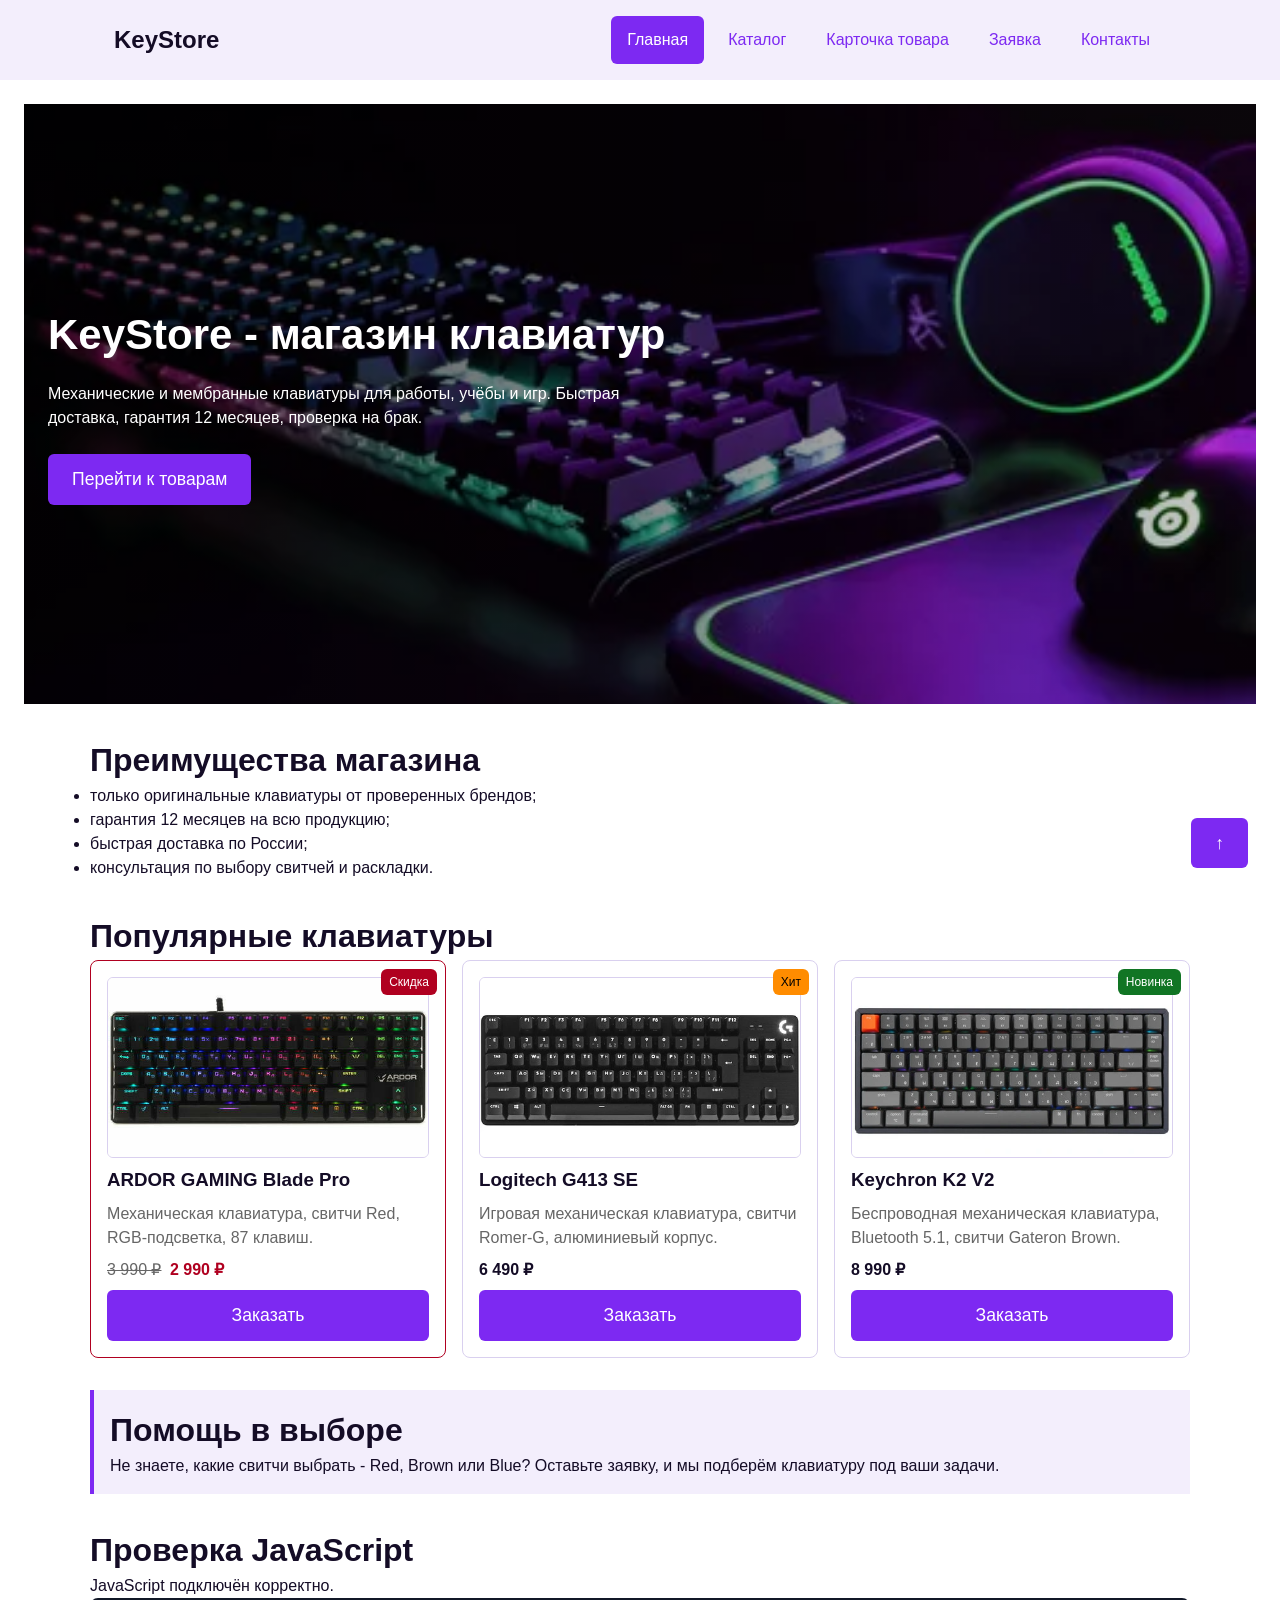
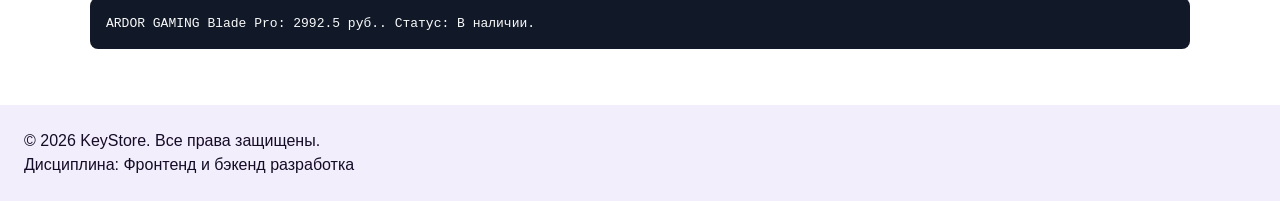
==== index.html @ 10f9d117 "feat: add JavaScript basics to shop project" ====
<!doctype html>
<html lang="ru">
  <head>
    <meta charset="UTF-8" />
    <meta name="viewport" content="width=device-width, initial-scale=1.0" />
    <meta
      name="description"
      content="KeyStore - учебный интернет-магазин механических и мембранных клавиатур. Каталог, характеристики, заявка."
    />
    <meta name="twitter:card" content="summary_large_image" />
    <meta property="og:type" content="website" />
    <meta property="og:title" content="KeyStore - магазин клавиатур" />
    <meta
      property="og:description"
      content="Механические и мембранные клавиатуры для работы и игр."
    />
    <meta
      property="og:image"
      content="https://z1kax.github.io/kr4-js-shop/images/preview.jpg"
    />
    <title>KeyStore - магазин клавиатур</title>

    <!-- Подключение стилей -->
    <link rel="icon" type="image/svg+xml" href="images/favicon.svg" />
    <link rel="stylesheet" href="css/style.css" />
    <link rel="stylesheet" href="css/responsive.css" />
    <script src="js/data.js" defer></script>
    <script src="js/main.js" defer></script>
  </head>
  <body>
    <a class="skip-link" href="#main">Перейти к основному содержимому</a>
    <header class="site-header">
      <div class="site-header__inner">
        <a class="site-header__logo" href="index.html">KeyStore</a>
        <nav class="site-nav" aria-label="Основная навигация">
          <ul class="site-nav__list">
            <li class="site-nav__item">
              <a
                class="site-nav__link site-nav__link--active"
                href="index.html"
                aria-current="page"
                >Главная</a
              >
            </li>
            <li class="site-nav__item">
              <a class="site-nav__link" href="catalog.html">Каталог</a>
            </li>
            <li class="site-nav__item">
              <a class="site-nav__link" href="product.html">Карточка товара</a>
            </li>
            <li class="site-nav__item">
              <a class="site-nav__link" href="order.html">Заявка</a>
            </li>
            <li class="site-nav__item">
              <a class="site-nav__link" href="contacts.html">Контакты</a>
            </li>
          </ul>
        </nav>
      </div>
    </header>

    <main id="main">
      <section class="hero">
        <div class="hero__background">
          <!-- Этап 14. Использование picture -->
          <picture>
            <source
              media="(min-width: 768px)"
              srcset="images/hero-keyboard.jpg"
            />
            <img
              class="hero__image"
              src="images/hero-keyboard.jpg"
              alt="Игровая клавиатура с подсветкой"
              width="1200"
              height="600"
            />
          </picture>
        </div>
        <div class="hero__content">
          <h1>KeyStore - магазин клавиатур</h1>
          <p>
            Механические и мембранные клавиатуры для работы, учёбы и игр.
            Быстрая доставка, гарантия 12 месяцев, проверка на брак.
          </p>
          <a class="button button--primary" href="#popular"
            >Перейти к товарам</a
          >
        </div>
      </section>

      <section class="section" id="advantages">
        <h2>Преимущества магазина</h2>
        <ul class="advantages-list">
          <li>только оригинальные клавиатуры от проверенных брендов;</li>
          <li>гарантия 12 месяцев на всю продукцию;</li>
          <li>быстрая доставка по России;</li>
          <li>консультация по выбору свитчей и раскладки.</li>
        </ul>
      </section>

      <section class="section" id="popular">
        <h2>Популярные клавиатуры</h2>
        <div class="products-grid">
          <!-- Товар 1 -->
          <article class="product-card product-card--discount">
            <span class="product-card__badge product-card__badge--discount"
              >Скидка</span
            >
            <div class="product-card__image-wrap">
              <img
                class="product-card__image"
                src="images/keyboard-ardor.jpg"
                srcset="
                  images/keyboard-ardor.jpg 480w,
                  images/keyboard-ardor.jpg 960w
                "
                sizes="(max-width: 639px) 100vw, (max-width: 1023px) 50vw, 33vw"
                alt="Механическая клавиатура ARDOR GAMING Blade Pro"
                width="640"
                height="360"
                loading="lazy"
              />
            </div>
            <h3 class="product-card__title">ARDOR GAMING Blade Pro</h3>
            <p class="product-card__description">
              Механическая клавиатура, свитчи Red, RGB-подсветка, 87 клавиш.
            </p>
            <p class="product-card__price">
              <span class="product-card__price-old">3 990 ₽</span> 2 990 ₽
            </p>
            <button
              class="button button--primary product-card__button"
              type="button"
              data-product="ARDOR GAMING Blade Pro"
            >
              Заказать
            </button>
          </article>

          <!-- Товар 2 -->
          <article class="product-card">
            <span class="product-card__badge product-card__badge--hit"
              >Хит</span
            >
            <div class="product-card__image-wrap">
              <img
                class="product-card__image"
                src="images/keyboard-logitech.jpg"
                srcset="
                  images/keyboard-logitech.jpg 480w,
                  images/keyboard-logitech.jpg 960w
                "
                sizes="(max-width: 639px) 100vw, (max-width: 1023px) 50vw, 33vw"
                alt="Игровая механическая клавиатура Logitech G413 SE"
                width="640"
                height="360"
                loading="lazy"
              />
            </div>
            <h3 class="product-card__title">Logitech G413 SE</h3>
            <p class="product-card__description">
              Игровая механическая клавиатура, свитчи Romer-G, алюминиевый
              корпус.
            </p>
            <p class="product-card__price">6 490 ₽</p>
            <button
              class="button button--primary product-card__button"
              type="button"
              data-product="Logitech G413 SE"
            >
              Заказать
            </button>
          </article>

          <!-- Товар 3 -->
          <article class="product-card">
            <span class="product-card__badge product-card__badge--new"
              >Новинка</span
            >
            <div class="product-card__image-wrap">
              <img
                class="product-card__image"
                src="images/keyboard-keychron.jpg"
                srcset="
                  images/keyboard-keychron.jpg 480w,
                  images/keyboard-keychron.jpg 960w
                "
                sizes="(max-width: 639px) 100vw, (max-width: 1023px) 50vw, 33vw"
                alt="Беспроводная клавиатура Keychron K2 V2"
                width="640"
                height="360"
                loading="lazy"
              />
            </div>
            <h3 class="product-card__title">Keychron K2 V2</h3>
            <p class="product-card__description">
              Беспроводная механическая клавиатура, Bluetooth 5.1, свитчи
              Gateron Brown.
            </p>
            <p class="product-card__price">8 990 ₽</p>
            <button
              class="button button--primary product-card__button"
              type="button"
              data-product="Keychron K2 V2"
            >
              Заказать
            </button>
          </article>
        </div>
      </section>

      <aside class="aside-info">
        <h2>Помощь в выборе</h2>
        <p>
          Не знаете, какие свитчи выбрать - Red, Brown или Blue? Оставьте
          заявку, и мы подберём клавиатуру под ваши задачи.
        </p>
      </aside>

      <section class="section js-check" aria-labelledby="js-check-title">
        <h2 id="js-check-title">Проверка JavaScript</h2>
        <p class="js-message">JavaScript пока не выполнился.</p>
        <pre class="product-output"></pre>
      </section>
    </main>

    <footer class="site-footer" id="contacts">
      <p>&copy; 2026 KeyStore. Все права защищены.</p>
      <p>Дисциплина: Фронтенд и бэкенд разработка</p>
    </footer>

    <!-- Модальное окно (оставил как в КР1) -->
    <dialog
      class="order-dialog"
      id="order-dialog"
      aria-labelledby="order-dialog-title"
    >
      <h2 class="order-dialog__title" id="order-dialog-title">
        Оформление заявки
      </h2>
      <form
        class="order-form"
        id="order-form"
        action="#"
        method="post"
        novalidate
      >
        <input id="selected-product" name="selected-product" type="hidden" />
        <div class="order-form__field">
          <label class="order-form__label" for="order-name">Имя</label>
          <input
            class="order-form__input"
            id="order-name"
            name="name"
            type="text"
            placeholder="Введите ваше имя"
            minlength="2"
            autocomplete="given-name"
            required
          />
        </div>
        <div class="order-form__field">
          <label class="order-form__label" for="order-email">E-mail</label>
          <input
            class="order-form__input"
            id="order-email"
            name="email"
            type="email"
            placeholder="example@mail.ru"
            autocomplete="email"
            required
          />
        </div>
        <div class="order-form__field">
          <label class="order-form__label" for="order-phone">Телефон</label>
          <input
            class="order-form__input"
            id="order-phone"
            name="phone"
            type="tel"
            inputmode="tel"
            placeholder="+7 (900) 000-00-00"
            pattern="^\+7 \(\d{3}\) \d{3}-\d{2}-\d{2}$"
            required
          />
          <small>Формат: +7 (900) 000-00-00</small>
        </div>
        <div class="order-form__field">
          <label class="order-form__label" for="order-date">Дата связи</label>
          <input
            class="order-form__input"
            id="order-date"
            name="date"
            type="date"
          />
        </div>
        <div class="order-form__field">
          <label class="order-form__label" for="order-topic">Тема заявки</label>
          <select
            class="order-form__select"
            id="order-topic"
            name="topic"
            required
          >
            <option value="">Выберите тему</option>
            <option value="product">Заказ клавиатуры</option>
            <option value="consultation">Консультация по выбору</option>
            <option value="delivery">Вопрос по доставке</option>
          </select>
        </div>
        <div class="order-form__field">
          <label class="order-form__label" for="order-comment"
            >Комментарий</label
          >
          <textarea
            class="order-form__textarea"
            id="order-comment"
            name="comment"
            rows="4"
            placeholder="Укажите дополнительную информацию"
          ></textarea>
        </div>
        <div class="order-form__field">
          <label class="order-form__label">
            <input
              class="order-form__input"
              id="order-agreement"
              name="agreement"
              type="checkbox"
              required
            />
            Я согласен на обработку данных
          </label>
        </div>
        <div class="order-form__actions">
          <button
            class="button button--secondary"
            type="button"
            id="close-order-dialog"
          >
            Закрыть
          </button>
          <button class="button button--primary" type="submit">
            Отправить заявку
          </button>
        </div>
      </form>
    </dialog>

    <p class="success-message" id="success-message" hidden>
      Форма успешно отправлена!
    </p>
    <a class="button button--primary scroll-top" href="#" aria-label="Наверх"
      >↑</a
    >
  </body>
</html>
---- css/style.css ----
/* ===================================
   1. Переменные проекта
   =================================== */

:root {
/* Изменённый стиль сайта под хиро */
  --color-primary: #7D29F2;
  --color-primary-dark: #690FA6;
  --color-text: #140C26;
  --color-surface: #f3eefc;
  --color-surface-accent: #ece4fb;
  --color-border: #d9d0ef;

/* Базовые цвета сайта */
  --color-bg: #ffffff;
  --color-muted: #666666;
  --color-danger: #b00020;
  --color-success: #168a2f;
  --color-success-bg: #eefaf0;
  --color-hit: #ff8c00;
  --color-white: #ffffff;

  --space-xs: 4px;
  --space-sm: 8px;
  --space-md: 16px;
  --space-lg: 24px;
  --space-xl: 32px;

  --radius-sm: 6px;
  --radius-md: 8px;
  --radius-lg: 12px;

  --container-width: 1100px;
}

/* ===================================
   2. Базовые стили
   =================================== */

* {
  box-sizing: border-box;
  padding: 0;
  margin: 0;
}

/* ИЗМЕНЕНО: body теперь flex-колонка, чтобы футер прижимался к низу */
body {
  min-height: 100vh;
  display: flex;
  flex-direction: column;
  font-family: Arial, sans-serif;
  line-height: 1.5;
  color: var(--color-text);
  background-color: var(--color-bg);
}

/* ИЗМЕНЕНО: main растягивается на всё свободное место */
main {
  flex: 1;
  padding: var(--space-lg);
}

html {
  scroll-behavior: smooth;
}

:target {
  outline: 2px dashed var(--color-primary);
  outline-offset: 4px;
}

/* ===================================
   3. Общие элементы интерфейса
   =================================== */

a {
  color: var(--color-primary);
  text-decoration: none;
}

a {
  color: var(--color-primary);
  text-decoration: none;
}

a:hover {
  color: var(--color-primary-dark);
}

/* Подчёркивание при наведении — только для текстовых ссылок внутри секций */
.section a:not(.button):hover {
  text-decoration: underline;
}

/* Блок button */
.button {
  display: inline-block;
  padding: var(--space-sm) var(--space-md);
  border: none;
  border-radius: var(--radius-sm);
  font: inherit;
  text-decoration: none;
  cursor: pointer;
}

.button--primary {
  color: var(--color-white);
  background-color: var(--color-primary);
}

.button--primary:hover {
  color: var(--color-white);
  background-color: var(--color-primary-dark);
}

.button--secondary {
  color: var(--color-primary);
  background-color: transparent;
  border: 1px solid var(--color-primary);
}

.button--secondary:hover {
  color: var(--color-white);
  background-color: var(--color-primary);
}

.button:focus-visible {
  outline: 2px solid var(--color-primary);
  outline-offset: 3px;
}

.button:disabled,
.button--disabled {
  opacity: 0.6;
  cursor: not-allowed;
}

/* ===================================
   4. Компоненты страницы
   =================================== */

.site-header {
  position: sticky;
  top: 0;
  z-index: 10;
  background-color: var(--color-surface);
}

/* ИЗМЕНЕНО: хедер в одну линию — лого слева, меню справа */
.site-header__inner {
  max-width: var(--container-width);
  margin: 0 auto;
  padding: var(--space-sm) var(--space-lg);
  display: flex;
  flex-wrap: wrap;
  justify-content: space-between;
  align-items: center;
  gap: var(--space-md);
}

/* ИЗМЕНЕНО: логотип компактнее */
.site-header__inner {
  max-width: var(--container-width);
  margin: 0 auto;
  padding: var(--space-md) var(--space-lg);
  display: flex;
  flex-wrap: wrap;
  justify-content: space-between;
  align-items: center;
  gap: var(--space-lg);
}

.site-header__logo {
  font-size: 24px;
  font-weight: 700;
  color: var(--color-text);
  text-decoration: none;
}

.site-nav__list {
  display: flex;
  flex-wrap: wrap;
  align-items: center;
  gap: var(--space-sm);
  margin: 0;
  list-style: none;
}

.site-nav__link {
  display: inline-block;
  padding: var(--space-sm) var(--space-md);
  color: var(--color-primary);
  text-decoration: none;
  border-radius: var(--radius-sm);
  font-size: 16px;
}

.site-nav__link:hover {
  color: var(--color-white);
  background-color: var(--color-primary);
}

.site-nav__link:focus-visible {
  outline: 2px solid var(--color-primary);
  outline-offset: 3px;
}

.site-nav__link--active {
  color: var(--color-white);
  background-color: var(--color-primary);
}

/* Блок hero */
.hero {
  position: relative;
  width: 100%;
  height: 600px;
  overflow: hidden;
  margin-bottom: var(--space-xl);
}

.hero__background {
  width: 100%;
  height: 100%;
}

.hero__image {
  display: block;
  width: 100%;
  height: 100%;
  object-fit: cover;
  object-position: center;
}

.hero__content {
  position: absolute;
  inset: 0;
  display: flex;
  flex-direction: column;
  justify-content: center;
  padding: var(--space-xl) var(--space-lg);
  color: var(--color-white);
  background: linear-gradient(
    to right,
    rgba(0, 0, 0, 0.7),
    rgba(0, 0, 0, 0.2)
  );
}

.hero__content h1 {
  color: var(--color-white);
  font-size: 42px;
  margin-bottom: var(--space-md);
}

.hero__content p {
  color: var(--color-white);
  max-width: 600px;
  margin-bottom: var(--space-lg);
}

.hero .button {
  margin-top: 0;
  align-self: flex-start;
}

/* Блок section */
.section {
  max-width: var(--container-width);
  margin: 0 auto var(--space-xl);
}

/* ИЗМЕНЕНО: кнопка в блоке обратной связи опущена */
#feedback .button {
  margin-top: var(--space-md);
}

/* Блок products-grid */
.products-grid {
  display: grid;
  grid-template-columns: repeat(3, 1fr);
  gap: var(--space-lg);
}

/* Блок product-card */
.product-card {
  position: relative;
  display: flex;
  flex-direction: column;
  gap: var(--space-sm);
  padding: var(--space-md);
  border: 1px solid var(--color-border);
  border-radius: var(--radius-md);
  background-color: var(--color-bg);
}

.product-card:hover {
  border-color: var(--color-primary);
}

.product-card--featured {
  border-color: var(--color-primary);
}

.product-card--discount {
  border-color: var(--color-danger);
}

.product-card__image-wrap {
  position: relative;
  width: 100%;
  aspect-ratio: 16 / 9;
  overflow: hidden;
  background-color: #ffffff;
  border: 1px solid var(--color-border);
  border-radius: var(--radius-sm);
}

.product-card__image {
  display: block;
  width: 100%;
  height: 100%;
  object-fit: cover;
  object-position: center;
}

.product-card__image-wrap--large {
  max-width: 900px;
  margin: 0 auto;
}

.product-card__image--large {
  display: block;
  width: 100%;
  height: auto;
  border-radius: var(--radius-sm);
}

/* Бейдж на карточке — базовый */
.product-card__badge {
  position: absolute;
  top: var(--space-sm);
  right: var(--space-sm);
  z-index: 1;
  padding: 4px 8px;
  color: var(--color-white);
  background-color: var(--color-danger);
  border-radius: var(--radius-sm);
  font-size: 12px;
}

/* Модификаторы бейджа */
.product-card__badge--new {
  background-color: var(--color-success);
}

.product-card__badge--hit {
  background-color: var(--color-hit);
}

.product-card__badge--discount {
  background-color: var(--color-danger);
}

.product-card__title {
  color: var(--color-text);
}

.product-card__description {
  color: var(--color-muted);
}

.product-card__price {
  font-weight: 700;
}

/* Старая цена (зачёркнутая) */
.product-card__price-old {
  margin-right: var(--space-xs);
  color: var(--color-muted);
  text-decoration: line-through;
  font-weight: 400;
}

.product-card--discount .product-card__price {
  color: var(--color-danger);
}

.product-card__button {
  margin-top: auto;
  align-self: flex-start;
}

/* Блок aside-info */
.aside-info {
  max-width: var(--container-width);
  margin: 0 auto var(--space-xl);
  padding: var(--space-md);
  border-left: 4px solid var(--color-primary);
  background-color: var(--color-surface);
}

/* Блок breadcrumbs */
.breadcrumbs {
  max-width: var(--container-width);
  margin: 0 auto var(--space-md);
  font-size: 14px;
  color: var(--color-muted);
}

/* ИЗМЕНЕНО: убрал подчёркивание у ссылок в крошках */
.breadcrumbs__link {
  color: var(--color-primary);
  text-decoration: none;
}

.breadcrumbs__link:hover {
  text-decoration: underline;
}

.breadcrumbs__link + .breadcrumbs__link::before,
.breadcrumbs__current::before {
  content: " / ";
  color: var(--color-muted);
}

/* Блок catalog-layout */
.catalog-layout {
  max-width: var(--container-width);
  margin: 0 auto var(--space-xl);
  display: grid;
  grid-template-columns: 260px 1fr;
  grid-template-areas: "filters products";
  gap: var(--space-lg);
}

.catalog-filters {
  grid-area: filters;
  padding: var(--space-md);
  border: 1px solid var(--color-border);
  border-radius: var(--radius-md);
  background-color: var(--color-surface);
}

.catalog-products {
  grid-area: products;
}

/* Форма фильтров каталога */
.filters-form {
  display: grid;
  gap: var(--space-md);
}

.filters-form fieldset {
  padding: var(--space-md);
  border: 1px solid var(--color-border);
  border-radius: var(--radius-sm);
}

.filters-form legend {
  font-weight: 700;
}

.filters-form label {
  display: block;
  margin-bottom: var(--space-sm);
}

.filters-form input[type="number"] {
  width: 100%;
  padding: 8px 10px;
  border: 1px solid var(--color-border);
  border-radius: var(--radius-sm);
  font: inherit;
}

/* Блок site-footer */
.site-footer {
  padding: var(--space-lg);
  background-color: var(--color-surface);
}

/* Блок product-table */
.product-table {
  width: 100%;
  border-collapse: collapse;
  margin-top: var(--space-md);
}

.product-table caption {
  margin-bottom: var(--space-sm);
  font-weight: 700;
  text-align: left;
}

.product-table th,
.product-table td {
  padding: var(--space-sm) var(--space-md);
  border: 1px solid var(--color-border);
  text-align: left;
}

.product-table thead th {
  background-color: var(--color-surface);
}

/* Фиксированная кнопка «Наверх» */
.scroll-top {
  position: fixed;
  right: var(--space-lg);
  bottom: var(--space-lg);
  z-index: 50;
}

/* ===================================
   5. Форма и модальное окно
   =================================== */

.order-dialog {
  width: min(100% - 32px, 560px);
  padding: var(--space-lg);
  border: none;
  border-radius: var(--radius-lg);
  margin: auto;
  z-index: 100;
}

.order-dialog::backdrop {
  background-color: rgba(0, 0, 0, 0.5);
}

.order-form__field {
  margin-bottom: var(--space-md);
}

.order-form__label {
  display: block;
  margin-bottom: var(--space-xs);
}

.order-form__input,
.order-form__select,
.order-form__textarea {
  width: 100%;
  padding: 10px 12px;
  border: 1px solid var(--color-border);
  border-radius: var(--radius-sm);
  font: inherit;
}

.order-form__input[type="checkbox"] {
  width: auto;
}

.order-form__field small {
  display: block;
  margin-top: var(--space-xs);
  color: var(--color-muted);
}

.order-form__input:hover,
.order-form__select:hover,
.order-form__textarea:hover {
  border-color: var(--color-primary);
}

.order-form__input:focus-visible,
.order-form__select:focus-visible,
.order-form__textarea:focus-visible {
  outline: 2px solid var(--color-primary);
  outline-offset: 3px;
}

[aria-invalid="true"] {
  border-color: var(--color-danger);
}

.order-form__actions {
  display: flex;
  gap: var(--space-md);
  margin-top: var(--space-lg);
}

.success-message {
  max-width: var(--container-width);
  margin: var(--space-lg) auto;
  padding: var(--space-md);
  border-left: 4px solid var(--color-success);
  background-color: var(--color-success-bg);
}

.product-output {
  padding: 16px;
  overflow-x: auto;
  color: #f9fafb;
  background-color: #111827;
  border-radius: 8px;
}
---- css/responsive.css ----
/* ===================================
   Адаптивные стили для КР №3 (Mobile First)
   =================================== */

/* Базовые правила для мобильных */
*, *::before, *::after {
  box-sizing: border-box;
}

html {
  scroll-behavior: smooth;
}

/* Чтобы картинки не вылезали за пределы экрана на телефонах */
img, video {
  max-width: 100%;
  height: auto;
}

body {
  overflow-x: hidden;
}

/* Уменьшаем базовые отступы на мобильных (в КР1 было 24px) */
main {
  padding: 16px;
}

.site-header__inner {
  padding: 16px;
}

/* Адаптация навигации (в колонку на мобильных) */
.site-header__inner {
  flex-direction: column;
  align-items: flex-start;
  gap: 16px;
}

.site-nav__list {
  flex-direction: column;
  align-items: flex-start;
  gap: 8px;
  width: 100%;
}

.site-nav__link {
  display: block;
  padding: 12px 16px;
  width: 100%;
}

.site-header {
  position: static; /* Отключаем прилипание на мобилках */
}

/* Hero-блок: делаем пониже на телефонах */
.hero {
  height: 400px; 
  min-height: 400px;
}

.hero__content h1 {
  font-size: clamp(28px, 7vw, 42px);
}

/* Сетка карточек в 1 колонку */
.products-grid {
  grid-template-columns: 1fr;
  gap: 16px;
}

.product-card {
  min-width: 0;
}

.product-card__title, 
.product-card__description {
  overflow-wrap: anywhere;
}

/* Каталог в 1 колонку */
.catalog-layout {
  grid-template-columns: 1fr;
  grid-template-areas: 
    "filters"
    "products";
  gap: 24px;
}

.catalog-filters {
  order: -1;
}

/* Форма заявки в 1 колонку */
.order-form {
  display: grid;
  gap: 16px;
}

.order-form__field {
  display: grid;
  gap: 8px;
}

.order-form__input, 
.order-form__select, 
.order-form__textarea {
  width: 100%;
  min-height: 44px; /* Удобно тыкать пальцем */
  padding: 10px 12px;
  font: inherit;
}

.order-form__textarea {
  min-height: 120px;
  resize: vertical;
}

.order-form__actions {
  display: flex;
  flex-direction: column;
  gap: 12px;
}

/* Таблица с прокруткой */
.table-wrapper {
  overflow-x: auto;
  -webkit-overflow-scrolling: touch;
  margin-bottom: 24px;
}

.product-table {
  width: 100%;
  min-width: 600px; /* Таблица не будет сжиматься в кашу */
  border-collapse: collapse;
}

/* Модалка на мобильных */
.order-dialog {
  max-width: calc(100% - 32px);
  width: 100%;
  max-height: 90vh;
  overflow-y: auto;
}

/* Кнопка наверх на мобильных */
.scroll-top {
  right: 16px;
  bottom: 16px;
}


/* ===================================
   МЕДИАЗАПРОСЫ (от планшета и выше)
   Здесь мы ВОЗВРАЩАЕМ стили из КР1
   =================================== */

@media (min-width: 768px) {
  /* Возвращаем отступы как в КР1 */
  main {
    padding: 24px;
  }

  .site-header__inner {
    padding: 16px 24px;
    flex-direction: row;
    align-items: center;
    justify-content: space-between;
  }
  
  /* Навигация в строку */
  .site-nav__list {
    flex-direction: row;
    flex-wrap: wrap;
    align-items: center;
    width: auto;
  }
  
  .site-nav__link {
    width: auto;
  }

  /* Возвращаем липкую шапку */
  .site-header {
    position: sticky;
    top: 0;
    z-index: 100;
  }

  /* Hero-блок как в КР1 */
  .hero {
    height: 600px;
    min-height: 600px;
  }

  /* Карточки в 2 колонки */
  .products-grid {
    grid-template-columns: repeat(2, minmax(0, 1fr));
  }

  /* Форма в 2 колонки */
  .order-form {
    grid-template-columns: repeat(2, minmax(0, 1fr));
  }
  
  .order-form__field:has(textarea),
  .order-form__field:has(input[type="checkbox"]),
  .order-form__actions {
    grid-column: 1 / -1;
  }

  .order-form__actions {
    flex-direction: row;
  }

  .scroll-top {
    right: 32px;
    bottom: 32px;
  }
}

@media (min-width: 1024px) {
  /* Карточки в 3 колонки */
  .products-grid {
    grid-template-columns: repeat(3, minmax(0, 1fr));
  }

  /* Каталог с боковым фильтром */
  .catalog-layout {
    grid-template-columns: 260px minmax(0, 1fr); /* Как в твоем style.css */
    grid-template-areas: "filters products";
    align-items: start;
  }
  
  .catalog-filters {
    position: sticky;
    top: 88px;
    order: initial;
  }
}

/* Фильтры в две колонки на планшетах (от 768px до 1024px) */
@media (min-width: 768px) and (max-width: 1023.98px) {
  .filters-form {
    grid-template-columns: 1fr 1fr; /* Две колонки */
    align-items: start; /* Выравниваем элементы по верху */
    gap: 20px; /* Чуть увеличим отступ между колонками */
  }

  /* Кнопка "Применить" должна занимать обе колонки */
  .filters-form button[type="submit"] {
    grid-column: 1 / -1;
  }
}

/* ===================================
   Практика 13: A11y (Доступность)
   =================================== */

/* Ссылка пропуска к основному содержимому */
.skip-link {
  position: absolute;
  left: 16px;
  top: -100px;
  z-index: 1000;
  padding: 8px 12px;
  color: #ffffff;
  background-color: #7D29F2; /* Твой фиолетовый */
  border-radius: 6px;
  text-decoration: none;
}

.skip-link:focus,
.skip-link:focus-visible {
  top: 16px;
}

/* Видимый фокус для всех интерактивных элементов (по методичке) */
:focus-visible {
  outline: 3px solid var(--color-primary, #7D29F2);
  outline-offset: 3px;
}

.site-nav__link:focus-visible, 
.button:focus-visible, 
.order-form__input:focus-visible, 
.order-form__textarea:focus-visible, 
.order-form__select:focus-visible {
  outline: 3px solid var(--color-primary, #7D29F2);
  outline-offset: 3px;
}

/* Фикс контрастности бейджей для Lighthouse */
.product-card__badge--hit {
  color: #000000; /* Черный текст на оранжевом фоне */
}
.product-card__badge--new {
  background-color: #117524; /* Чуть более темный зеленый */
}

/* Фикс контрастности хлебных крошек */
.breadcrumbs__link {
  text-decoration: underline;
}

/* Фикс кнопок в карточках */
.product-card__button {
  width: 100%;
  text-align: center;
  margin-top: auto;
}

/* Адаптивные шрифты и кнопки через clamp */
h1 {
  font-size: clamp(1.8rem, 4vw, 2.5rem); 
}
h2 {
  font-size: clamp(1.4rem, 3vw, 2rem);
}
.button {
  font-size: clamp(0.9rem, 1.5vw, 1.1rem);
  padding: clamp(8px, 2vw, 12px) clamp(16px, 3vw, 24px);
}

/* Центрируем навигацию на мобильных (до 768px) */
@media (max-width: 767.98px) {
  .site-header__inner {
    flex-direction: column;
    align-items: center;
    text-align: center;
  }
  .site-nav__list {
    flex-direction: column;
    align-items: center;
    width: 100%;
  }
  .site-nav__link {
    text-align: center;
  }
}
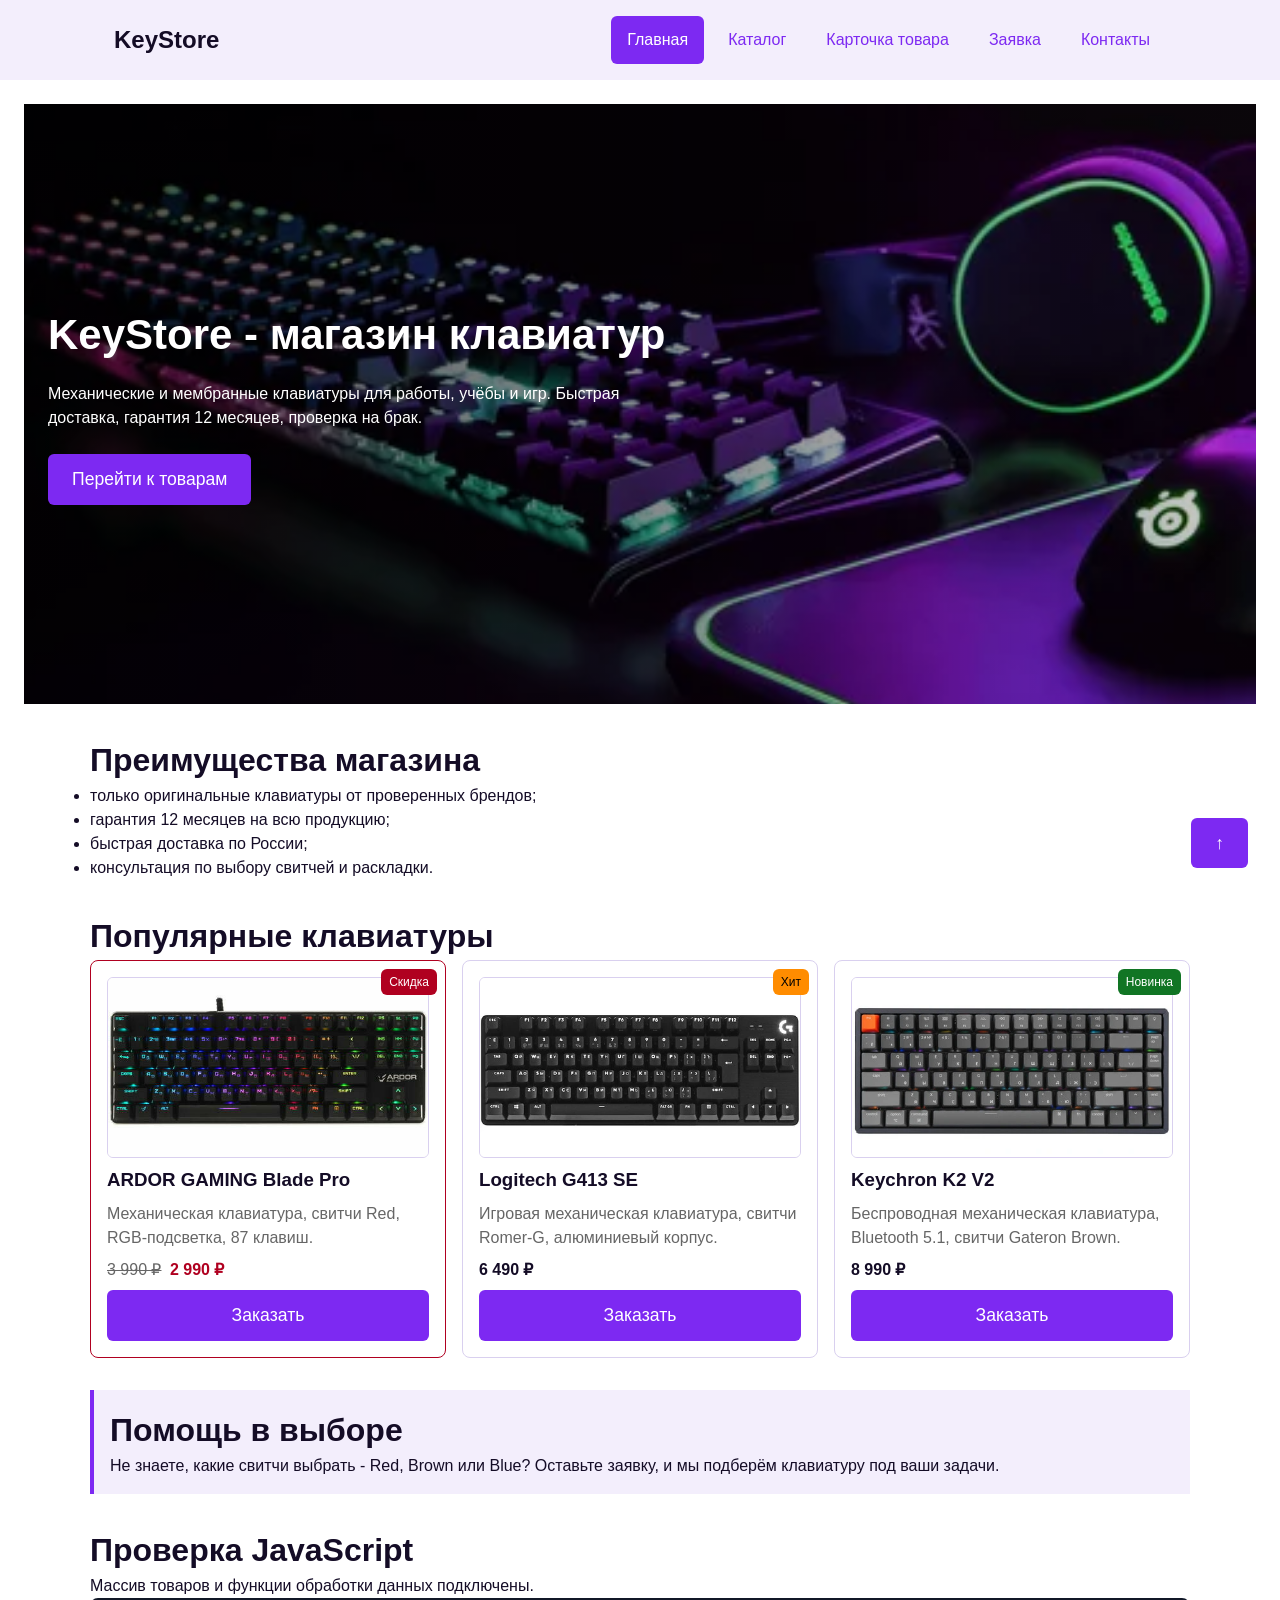
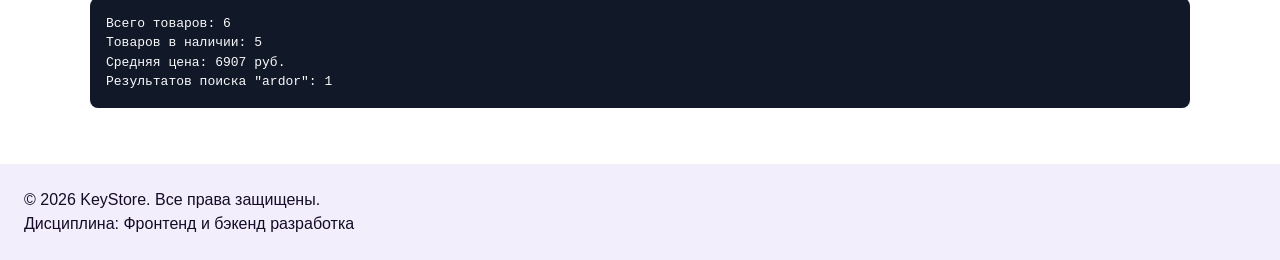
==== commit 48ceeef3: "feat: add catalog DOM rendering and form validation" ====
--- a/index.html
+++ b/index.html
@@ -25,6 +25,7 @@
     <link rel="stylesheet" href="css/style.css" />
     <link rel="stylesheet" href="css/responsive.css" />
     <script src="js/data.js" defer></script>
+    <script src="js/catalog.js" defer></script>
     <script src="js/main.js" defer></script>
   </head>
   <body>
@@ -110,10 +111,10 @@
             <div class="product-card__image-wrap">
               <img
                 class="product-card__image"
-                src="images/keyboard-ardor.jpg"
+                src="images/product-1.jpg"
                 srcset="
-                  images/keyboard-ardor.jpg 480w,
-                  images/keyboard-ardor.jpg 960w
+                  images/product-1.jpg 480w,
+                  images/product-1.jpg 960w
                 "
                 sizes="(max-width: 639px) 100vw, (max-width: 1023px) 50vw, 33vw"
                 alt="Механическая клавиатура ARDOR GAMING Blade Pro"
@@ -146,10 +147,10 @@
             <div class="product-card__image-wrap">
               <img
                 class="product-card__image"
-                src="images/keyboard-logitech.jpg"
+                src="images/product-2.jpg"
                 srcset="
-                  images/keyboard-logitech.jpg 480w,
-                  images/keyboard-logitech.jpg 960w
+                  images/product-2.jpg 480w,
+                  images/product-2.jpg 960w
                 "
                 sizes="(max-width: 639px) 100vw, (max-width: 1023px) 50vw, 33vw"
                 alt="Игровая механическая клавиатура Logitech G413 SE"
@@ -181,10 +182,10 @@
             <div class="product-card__image-wrap">
               <img
                 class="product-card__image"
-                src="images/keyboard-keychron.jpg"
+                src="images/product-3.jpg"
                 srcset="
-                  images/keyboard-keychron.jpg 480w,
-                  images/keyboard-keychron.jpg 960w
+                  images/product-3.jpg 480w,
+                  images/product-3.jpg 960w
                 "
                 sizes="(max-width: 639px) 100vw, (max-width: 1023px) 50vw, 33vw"
                 alt="Беспроводная клавиатура Keychron K2 V2"
--- a/css/style.css
+++ b/css/style.css
@@ -596,4 +596,57 @@
   color: #f9fafb;
   background-color: #111827;
   border-radius: 8px;
+}
+
+.catalog-controls {
+  display: grid;
+  gap: var(--space-md);
+}
+
+.catalog-controls__group {
+  display: grid;
+  gap: var(--space-xs);
+}
+
+.catalog-controls__group label {
+  font-weight: 700;
+}
+
+.catalog-controls__input,
+.catalog-controls__select {
+  width: 100%;
+  padding: 10px 12px;
+  border: 1px solid var(--color-border);
+  border-radius: var(--radius-sm);
+  font: inherit;
+}
+
+.catalog-count {
+  margin-bottom: var(--space-sm);
+  color: var(--color-muted);
+}
+
+.catalog-empty {
+  padding: var(--space-md);
+  border: 1px dashed var(--color-border);
+  border-radius: var(--radius-md);
+  color: var(--color-muted);
+}
+
+.product-card__status {
+  color: var(--color-muted);
+  font-size: 14px;
+}
+
+.form-error {
+  margin-top: var(--space-xs);
+  color: var(--color-danger);
+  font-size: 14px;
+}
+
+.form-message {
+  margin-top: var(--space-md);
+  padding: var(--space-md);
+  border-left: 4px solid var(--color-success);
+  background-color: var(--color-success-bg);
 }
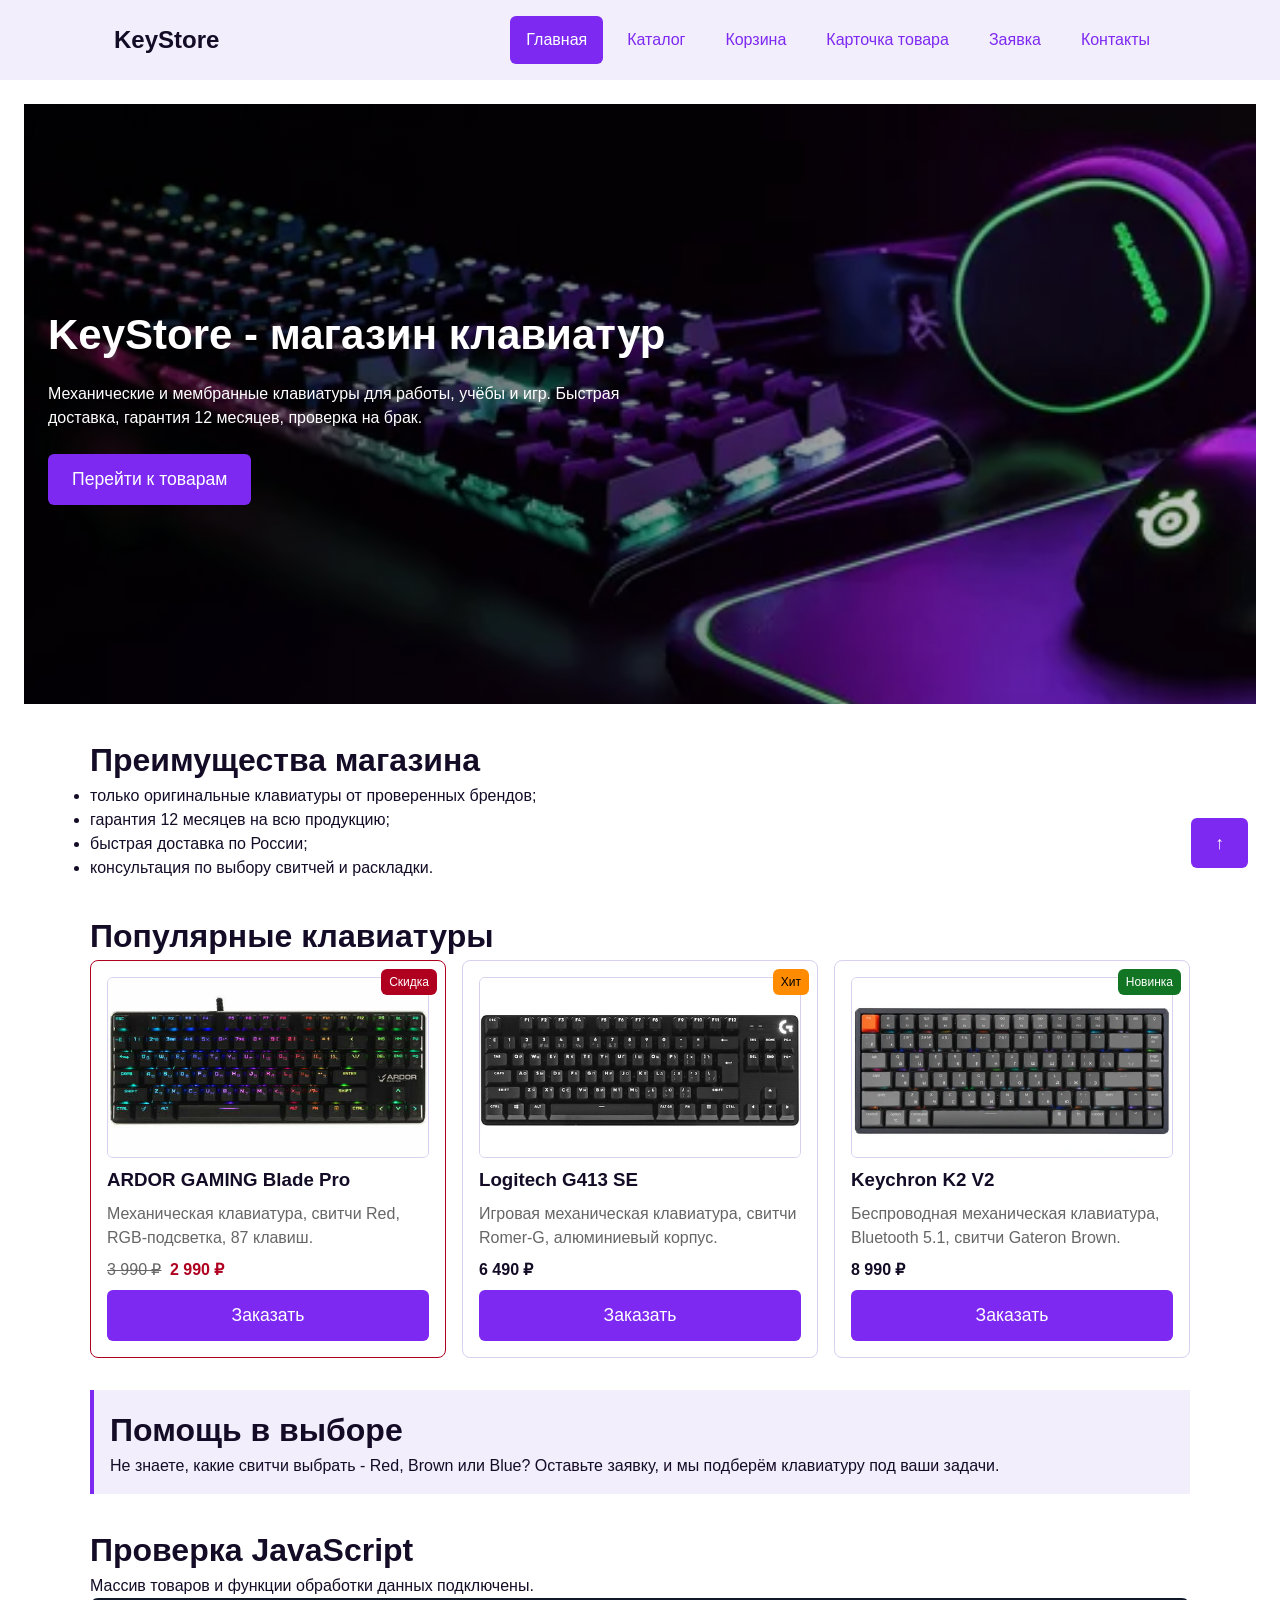
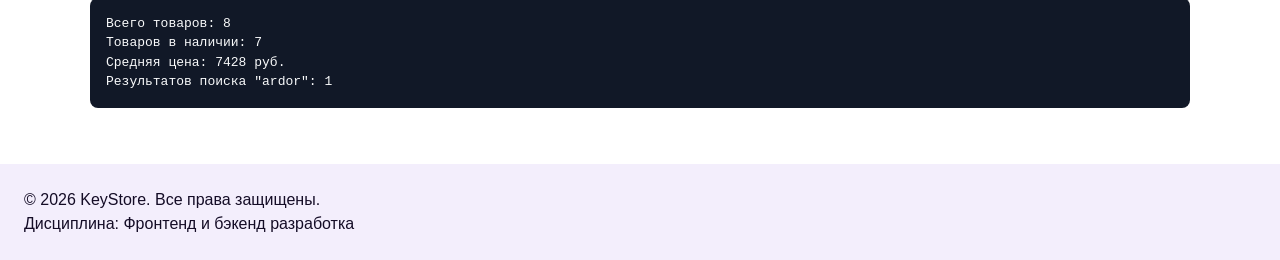
==== commit 0cd0a6b4: "feat: add cart with reduce total and localStorage persistence" ====
--- a/index.html
+++ b/index.html
@@ -46,6 +46,7 @@
             <li class="site-nav__item">
               <a class="site-nav__link" href="catalog.html">Каталог</a>
             </li>
+            <li><a class="site-nav__link" href="cart.html">Корзина</a></li>
             <li class="site-nav__item">
               <a class="site-nav__link" href="product.html">Карточка товара</a>
             </li>
--- a/css/style.css
+++ b/css/style.css
@@ -649,4 +649,84 @@
   padding: var(--space-md);
   border-left: 4px solid var(--color-success);
   background-color: var(--color-success-bg);
+}
+
+.product-card__actions {
+  display: flex;
+  gap: var(--space-sm);
+  margin-top: auto;
+}
+
+.product-card__actions .product-card__button {
+  width: auto;
+  margin-top: 0;
+  align-self: stretch;
+  text-align: center;
+}
+
+.product-card__cart-button {
+  flex: 1;
+  padding: var(--space-sm) var(--space-md);
+  border: 1px solid var(--color-primary);
+  border-radius: var(--radius-sm);
+  color: var(--color-primary);
+  background-color: transparent;
+  font: inherit;
+  cursor: pointer;
+  text-align: center;
+}
+
+.product-card__cart-button:hover {
+  color: var(--color-white);
+  background-color: var(--color-primary);
+}
+
+.product-card__cart-button:disabled {
+  opacity: 0.6;
+  cursor: not-allowed;
+}
+
+.cart-item {
+  display: flex;
+  flex-wrap: wrap;
+  align-items: center;
+  justify-content: space-between;
+  gap: var(--space-md);
+  padding: var(--space-md);
+  border: 1px solid var(--color-border);
+  border-radius: var(--radius-md);
+  margin-bottom: var(--space-sm);
+}
+
+.cart-item__details {
+  color: var(--color-muted);
+}
+
+.cart-item__remove {
+  padding: var(--space-xs) var(--space-sm);
+  border: 1px solid var(--color-danger);
+  border-radius: var(--radius-sm);
+  color: var(--color-danger);
+  background-color: transparent;
+  font: inherit;
+  cursor: pointer;
+}
+
+.cart-item__remove:hover {
+  color: var(--color-white);
+  background-color: var(--color-danger);
+}
+
+.cart-summary {
+  margin-top: var(--space-md);
+  padding: var(--space-md);
+  border-left: 4px solid var(--color-primary);
+  background-color: var(--color-surface);
+}
+
+.cart-empty {
+  padding: var(--space-md);
+  border: 1px dashed var(--color-border);
+  border-radius: var(--radius-md);
+  color: var(--color-muted);
 }
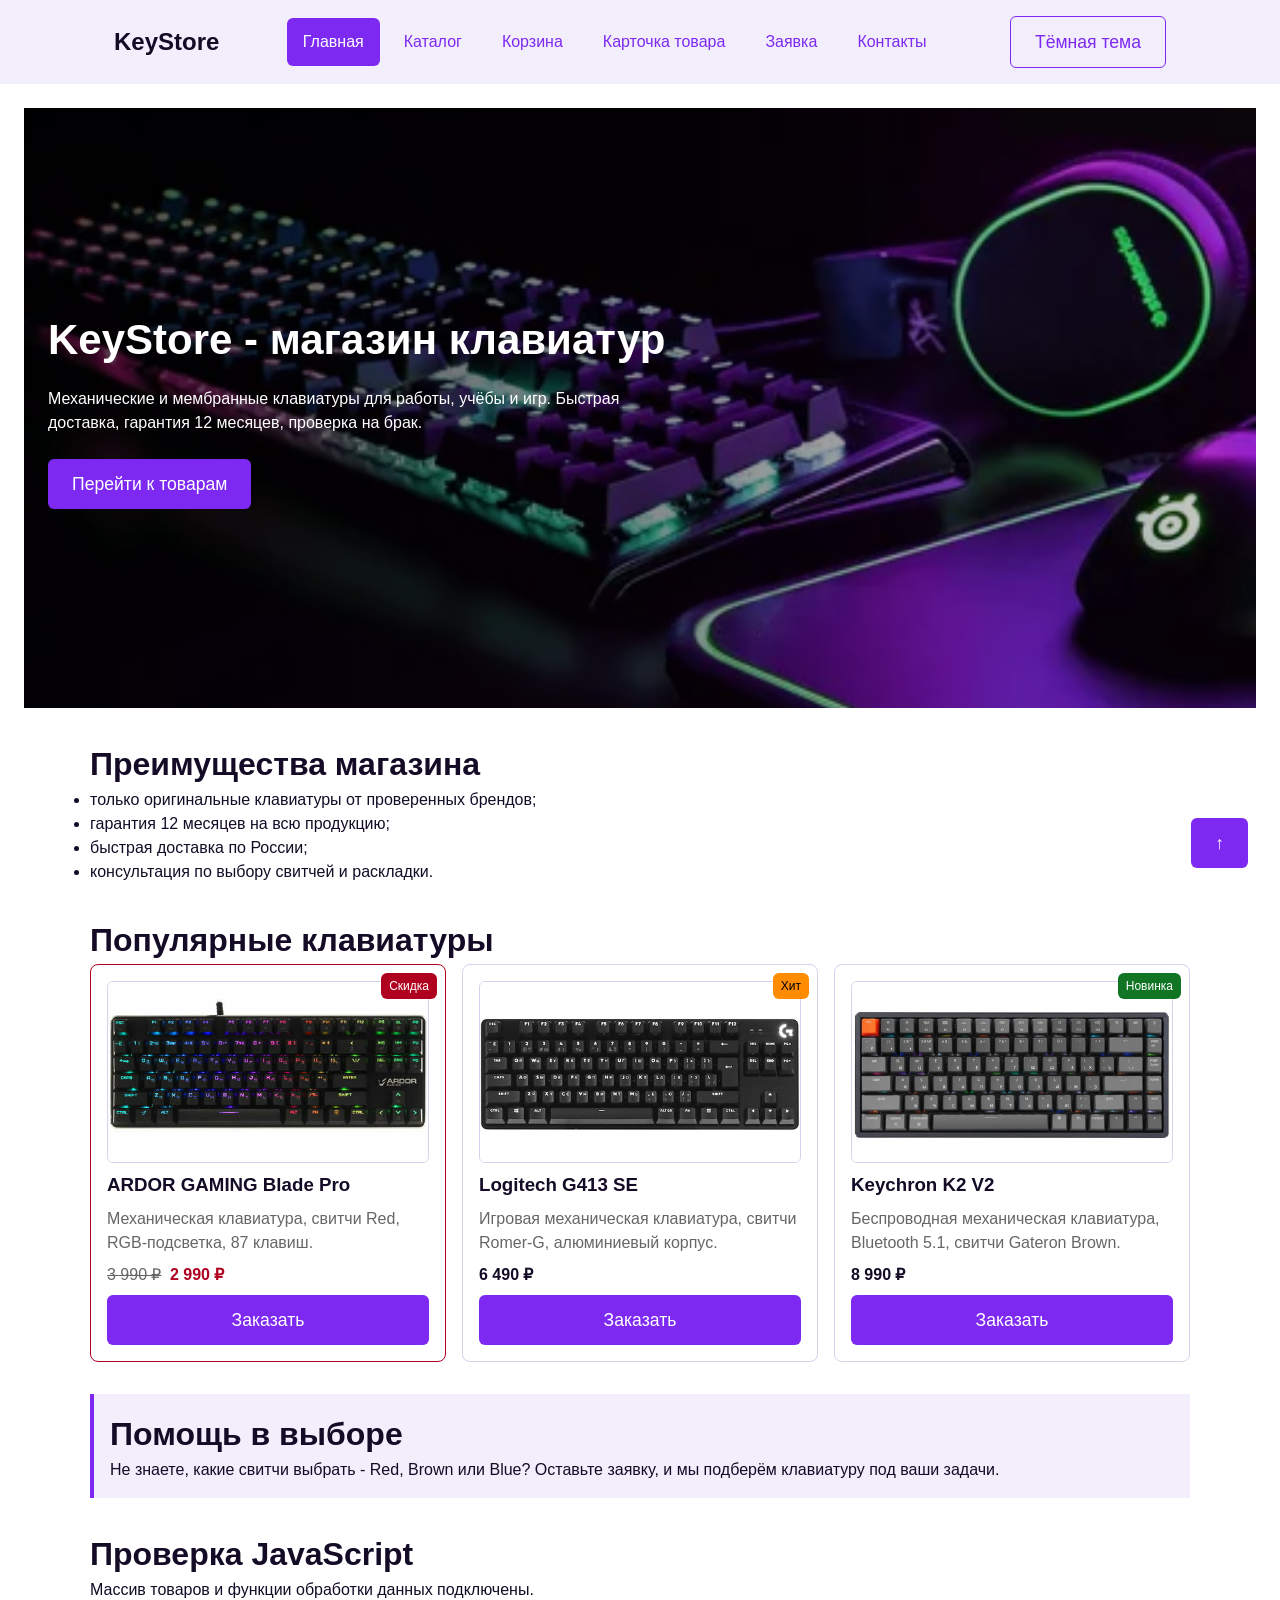
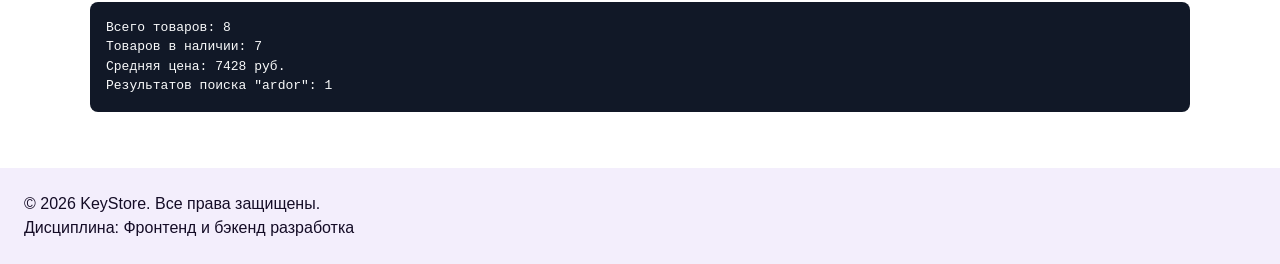
==== commit 2b5c6111: "feat: add dark theme with localStorage persistence" ====
--- a/index.html
+++ b/index.html
@@ -26,6 +26,7 @@
     <link rel="stylesheet" href="css/responsive.css" />
     <script src="js/data.js" defer></script>
     <script src="js/catalog.js" defer></script>
+    <script src="js/theme.js" defer></script>
     <script src="js/main.js" defer></script>
   </head>
   <body>
@@ -58,6 +59,7 @@
             </li>
           </ul>
         </nav>
+        <button class="button button--secondary theme-toggle" type="button" data-theme-toggle aria-pressed="false">Тёмная тема</button>
       </div>
     </header>
 
--- a/css/style.css
+++ b/css/style.css
@@ -729,4 +729,20 @@
   border: 1px dashed var(--color-border);
   border-radius: var(--radius-md);
   color: var(--color-muted);
+}
+
+body.theme-dark {
+  --color-text: #f2eefb;
+  --color-bg: #14101d;
+  --color-surface: #1e1830;
+  --color-surface-accent: #2a2140;
+  --color-border: #3a2f55;
+  --color-muted: #b4aecd;
+  --color-primary: #a06bff;
+  --color-primary-dark: #8a4fff;
+  --color-success-bg: #14301c;
+}
+
+body.theme-dark .product-card__image-wrap {
+  background-color: var(--color-surface-accent);
 }
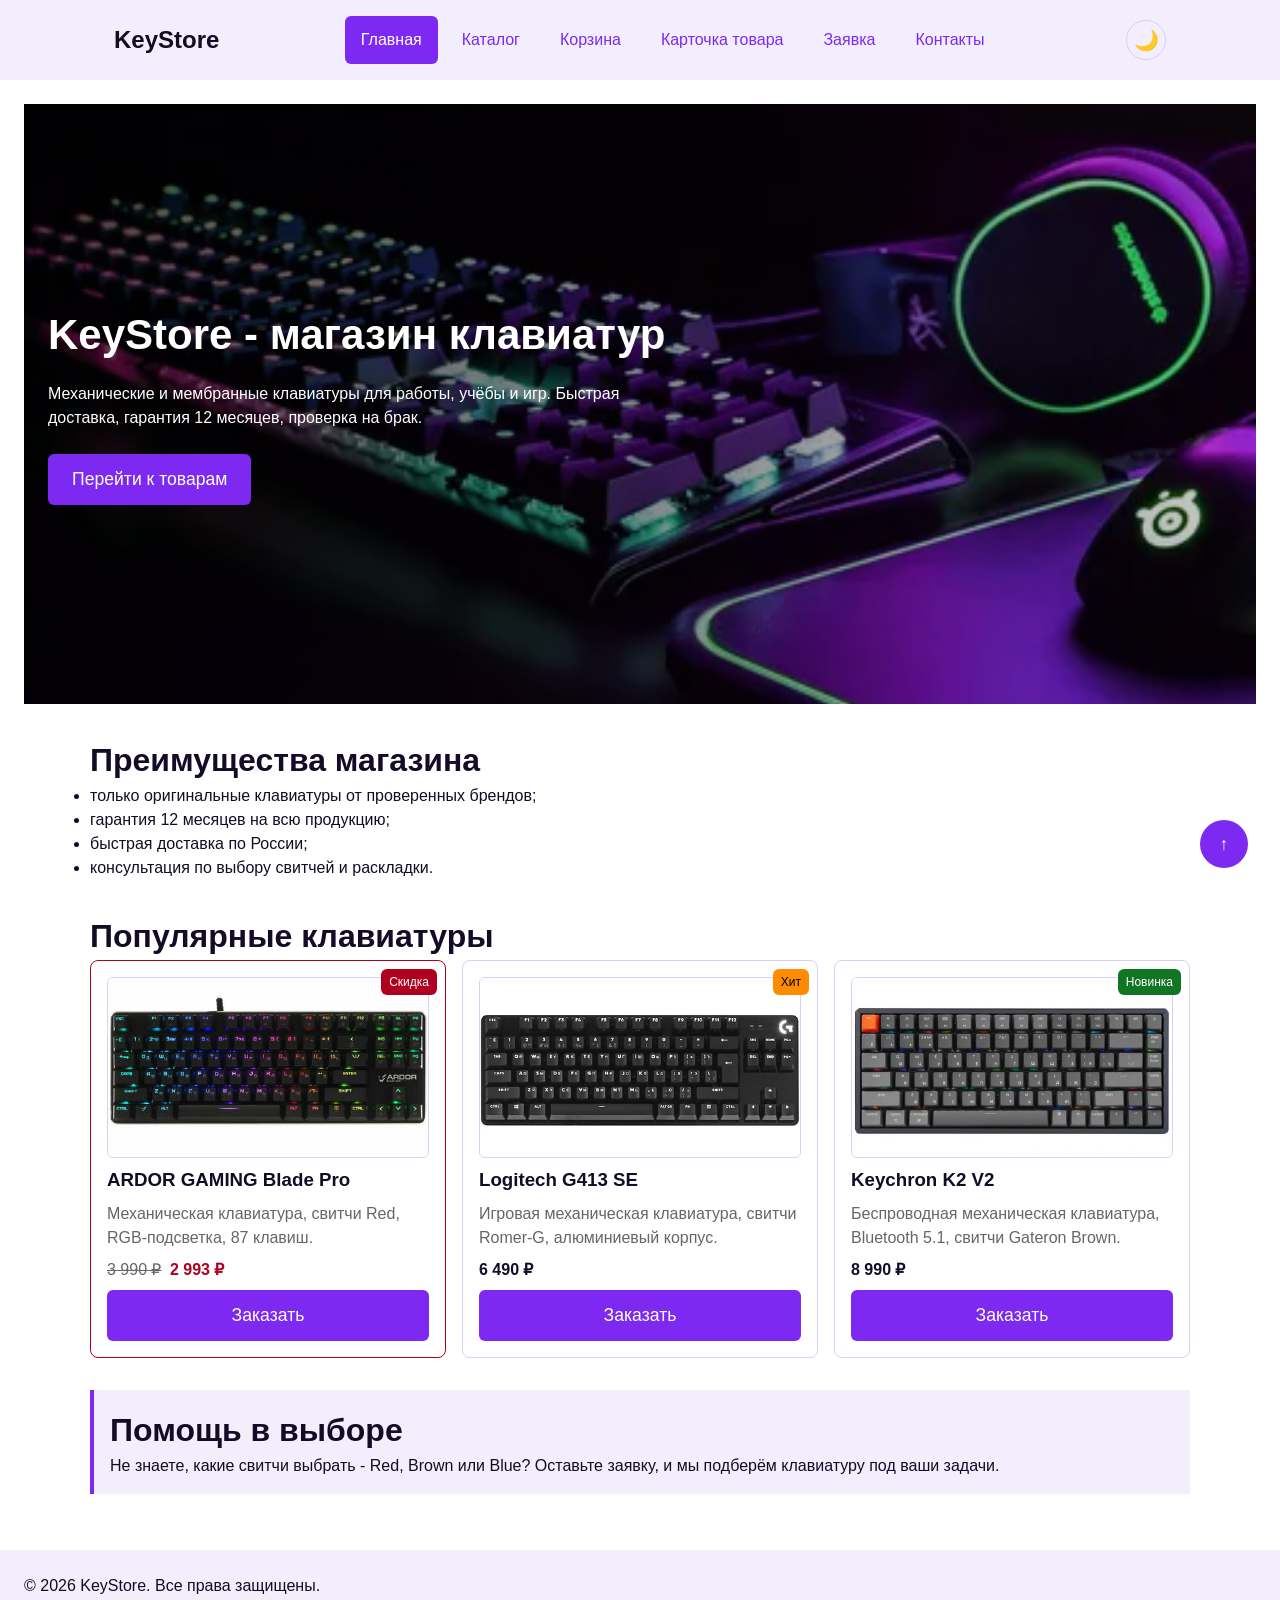
==== commit 44db0998: "docs: finalize README and gitignore for KR4 submission" ====
--- a/index.html
+++ b/index.html
@@ -59,7 +59,15 @@
             </li>
           </ul>
         </nav>
-        <button class="button button--secondary theme-toggle" type="button" data-theme-toggle aria-pressed="false">Тёмная тема</button>
+        <button
+          class="theme-toggle"
+          type="button"
+          data-theme-toggle
+          aria-label="Переключить тему"
+          aria-pressed="false"
+        >
+          <span class="theme-toggle__icon">🌙</span>
+        </button>
       </div>
     </header>
 
@@ -115,10 +123,7 @@
               <img
                 class="product-card__image"
                 src="images/product-1.jpg"
-                srcset="
-                  images/product-1.jpg 480w,
-                  images/product-1.jpg 960w
-                "
+                srcset="images/product-1.jpg 480w, images/product-1.jpg 960w"
                 sizes="(max-width: 639px) 100vw, (max-width: 1023px) 50vw, 33vw"
                 alt="Механическая клавиатура ARDOR GAMING Blade Pro"
                 width="640"
@@ -131,7 +136,7 @@
               Механическая клавиатура, свитчи Red, RGB-подсветка, 87 клавиш.
             </p>
             <p class="product-card__price">
-              <span class="product-card__price-old">3 990 ₽</span> 2 990 ₽
+              <span class="product-card__price-old">3 990 ₽</span> 2 993 ₽
             </p>
             <button
               class="button button--primary product-card__button"
@@ -151,10 +156,7 @@
               <img
                 class="product-card__image"
                 src="images/product-2.jpg"
-                srcset="
-                  images/product-2.jpg 480w,
-                  images/product-2.jpg 960w
-                "
+                srcset="images/product-2.jpg 480w, images/product-2.jpg 960w"
                 sizes="(max-width: 639px) 100vw, (max-width: 1023px) 50vw, 33vw"
                 alt="Игровая механическая клавиатура Logitech G413 SE"
                 width="640"
@@ -186,10 +188,7 @@
               <img
                 class="product-card__image"
                 src="images/product-3.jpg"
-                srcset="
-                  images/product-3.jpg 480w,
-                  images/product-3.jpg 960w
-                "
+                srcset="images/product-3.jpg 480w, images/product-3.jpg 960w"
                 sizes="(max-width: 639px) 100vw, (max-width: 1023px) 50vw, 33vw"
                 alt="Беспроводная клавиатура Keychron K2 V2"
                 width="640"
@@ -221,17 +220,10 @@
           заявку, и мы подберём клавиатуру под ваши задачи.
         </p>
       </aside>
-
-      <section class="section js-check" aria-labelledby="js-check-title">
-        <h2 id="js-check-title">Проверка JavaScript</h2>
-        <p class="js-message">JavaScript пока не выполнился.</p>
-        <pre class="product-output"></pre>
-      </section>
     </main>
 
     <footer class="site-footer" id="contacts">
       <p>&copy; 2026 KeyStore. Все права защищены.</p>
-      <p>Дисциплина: Фронтенд и бэкенд разработка</p>
     </footer>
 
     <!-- Модальное окно (оставил как в КР1) -->
--- a/css/style.css
+++ b/css/style.css
@@ -653,19 +653,22 @@
 
 .product-card__actions {
   display: flex;
+  flex-wrap: wrap;
   gap: var(--space-sm);
   margin-top: auto;
 }
 
-.product-card__actions .product-card__button {
+.product-card__actions .product-card__button,
+.product-card__cart-button {
+  flex: 1 1 120px;
   width: auto;
   margin-top: 0;
   align-self: stretch;
   text-align: center;
+  white-space: nowrap;
 }
 
 .product-card__cart-button {
-  flex: 1;
   padding: var(--space-sm) var(--space-md);
   border: 1px solid var(--color-primary);
   border-radius: var(--radius-sm);
@@ -673,7 +676,6 @@
   background-color: transparent;
   font: inherit;
   cursor: pointer;
-  text-align: center;
 }
 
 .product-card__cart-button:hover {
@@ -745,4 +747,41 @@
 
 body.theme-dark .product-card__image-wrap {
   background-color: var(--color-surface-accent);
+}
+
+/* Компактная кнопка переключения темы */
+.theme-toggle {
+  padding: 8px;
+  border: 1px solid var(--color-border);
+  border-radius: 50%;
+  background-color: var(--color-surface);
+  font-size: 20px;
+  cursor: pointer;
+  line-height: 1;
+  display: inline-flex;
+  align-items: center;
+  justify-content: center;
+  width: 40px;
+  height: 40px;
+}
+
+.theme-toggle:hover {
+  border-color: var(--color-primary);
+}
+
+.scroll-top {
+  width: 48px;
+  height: 48px;
+  padding: 0;
+  display: inline-flex;
+  align-items: center;
+  justify-content: center;
+  border-radius: 50%;
+}
+/* Скрываем свою кнопку наверх на мобильных,
+   чтобы не дублировать встроенную кнопку браузера */
+@media (max-width: 767px) {
+  .scroll-top {
+    display: none;
+  }
 }
